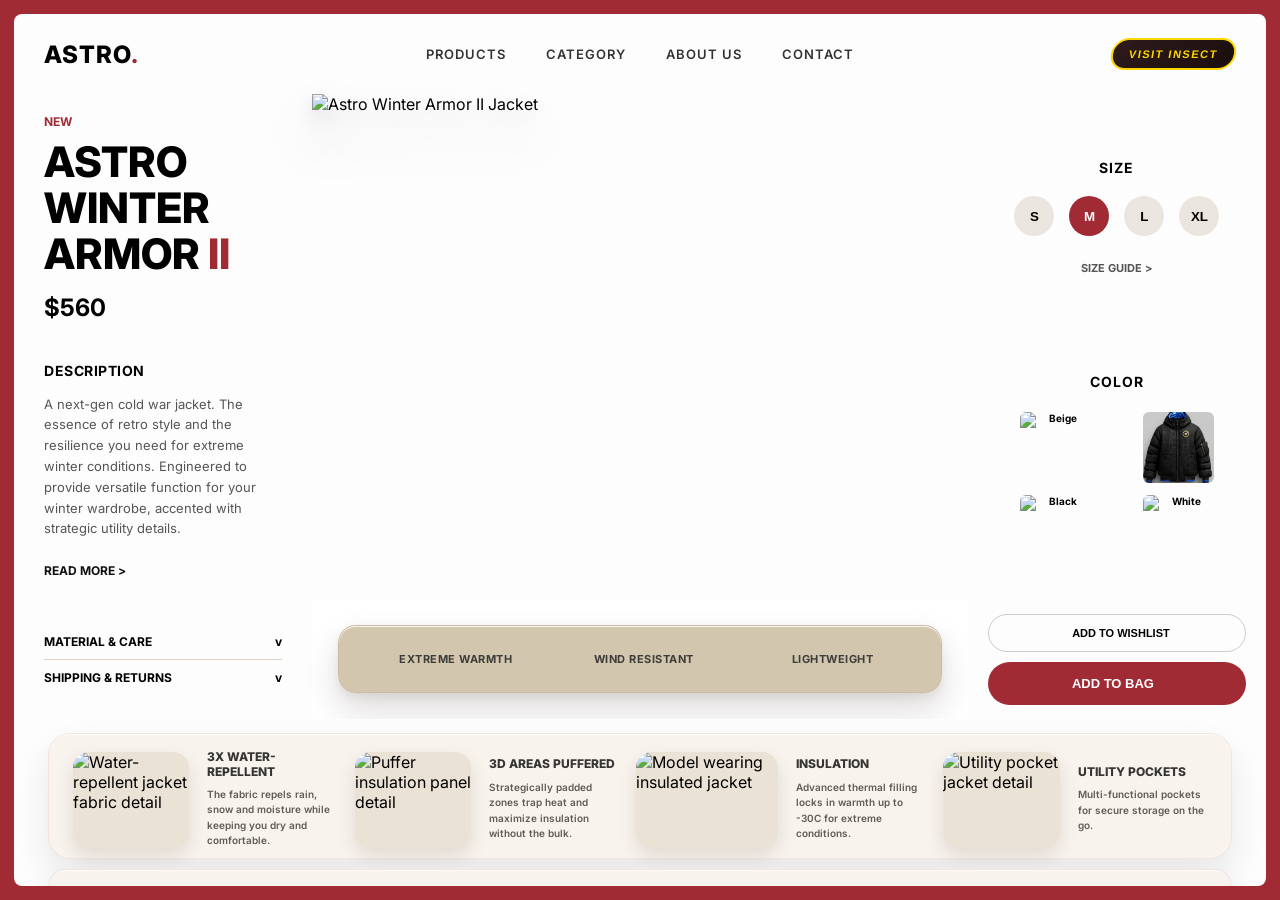
==== index.html @ 7d19012f "first commit" ====
<!DOCTYPE html>
<html lang="en">

<head>
  <meta charset="UTF-8">
  <meta name="viewport" content="width=device-width, initial-scale=1.0">
  <title>Astro Jacket</title>
  <link rel="stylesheet" href="style.css">
  <link href="https://fonts.googleapis.com/css2?family=Inter:wght@400;500;600;700;800&display=swap" rel="stylesheet">
  <link href="https://cdn.jsdelivr.net/npm/remixicon@4.6.0/fonts/remixicon.css" rel="stylesheet">
</head>

<body>

  <div class="page-border">
    <div class="grid-container">

      <div class="box header-left">
        <h2>ASTRO<span>.</span></h2>
      </div>
      <div class="box header-mid nav-links">
        <a href="#">PRODUCTS</a>
        <a href="#">CATEGORY</a>
        <a href="#">ABOUT US</a>
        <a href="#">CONTACT</a>
      </div>
      <div class="box header-right icons">
        <i class="ri-search-line"></i>
        <i class="ri-shopping-cart-2-line"></i>
        <i class="ri-user-3-line"></i>
        <a href="./Assignment 2 task 2/page2.html" class="insect-btn">VISIT INSECT</a>
      </div>

      <div class="box left-top">
        <div class="content">
          <p class="tag">NEW</p>
          <h1>ASTRO<br>WINTER<br>ARMOR <span>II</span></h1>
          <p class="price">$560</p>
        </div>
      </div>
      <div class="box left-mid">
        <div class="content">
          <h3>DESCRIPTION</h3>
          <p class="desc-text">A next-gen cold war jacket. The essence of retro style and the resilience you need for
            extreme winter conditions. Engineered to provide versatile function for your winter wardrobe, accented with
            strategic utility details.</p>
          <a href="#" class="read-more">READ MORE &gt;</a>
        </div>
      </div>
      <div class="box left-bot accordions">
        <div class="accordion"><span>MATERIAL & CARE</span> <span class="arrow">v</span></div>
        <div class="accordion"><span>SHIPPING & RETURNS</span> <span class="arrow">v</span></div>
      </div>

      <div class="box mid-top-mid">
        <img src="./image 4.png" alt="Astro Winter Armor II Jacket">
      </div>
      <div class="box mid-bot features">
        <span><i class="ri-snowflake-line"></i> EXTREME WARMTH</span>
        <span><i class="ri-shield-check-line"></i> WIND RESISTANT</span>
        <span><i class="ri-leaf-line"></i> LIGHTWEIGHT</span>
      </div>

      <div class="box right-top">
        <div class="content center-text">
          <h3>SIZE</h3>
          <div class="sizes">
            <button>S</button>
            <button class="active">M</button>
            <button>L</button>
            <button>XL</button>
          </div>
          <a href="#" class="size-guide">SIZE GUIDE &gt;</a>
        </div>
      </div>
      <div class="box right-mid">
        <div class="content center-text">
          <h3>COLOR</h3>
          <div class="colors">
            <div class="color-item">
              <img src="./image 1.png" alt="Beige">
            </div>
            <div class="color-item">
              <img src="./image 2.png" alt="Red">
            </div>
            <div class="color-item">
              <img src="./image 3.png" alt="Black">
            </div>
            <div class="color-item">
              <img src="./image 5.png" alt="White">
            </div>
          </div>
        </div>
      </div>
      <div class="box right-bot">
        <div class="content center-text">
          <button class="btn-wishlist"><i class="ri-heart-line"></i> ADD TO WISHLIST</button>
          <button class="btn-bag">ADD TO BAG <i class="ri-shopping-cart-2-line"></i></button>
        </div>
      </div>

      <div class="box specs-section">
        <div class="specs-grid">
          <div class="spec-image spec-img-1">
            <img src="./image 6.png" alt="Water-repellent jacket fabric detail">
          </div>
          <div class="spec-copy spec-copy-1">
            <h4>3X WATER-REPELLENT</h4>
            <p>The fabric repels rain, snow and moisture while keeping you dry and comfortable.</p>
          </div>

          <div class="spec-image spec-img-2">
            <img src="./image 7.png" alt="Puffer insulation panel detail">
          </div>
          <div class="spec-copy spec-copy-2">
            <h4>3D AREAS PUFFERED</h4>
            <p>Strategically padded zones trap heat and maximize insulation without the bulk.</p>
          </div>

          <div class="spec-image spec-img-3">
            <img src="./image 8.png" alt="Model wearing insulated jacket">
          </div>
          <div class="spec-copy spec-copy-3">
            <h4>INSULATION</h4>
            <p>Advanced thermal filling locks in warmth up to -30C for extreme conditions.</p>
          </div>

          <div class="spec-image spec-img-4">
            <img src="./image 9.png" alt="Utility pocket jacket detail">
          </div>
          <div class="spec-copy spec-copy-4">
            <h4>UTILITY POCKETS</h4>
            <p>Multi-functional pockets for secure storage on the go.</p>
          </div>
        </div>

        <div class="specs-benefits">
          <div class="benefit benefit-1">
            <i class="ri-snowflake-line"></i>
            <div>
              <h5>PREMIUM FABRICS</h5>
              <p>Durable, high-performance materials.</p>
            </div>
          </div>
          <div class="benefit benefit-2">
            <i class="ri-shield-check-line"></i>
            <div>
              <h5>THERMAL PROTECTION</h5>
              <p>Built for extreme winter climates.</p>
            </div>
          </div>
          <div class="benefit benefit-3">
            <i class="ri-focus-3-line"></i>
            <div>
              <h5>DESIGNED FOR FUNCTION</h5>
              <p>Every detail serves a purpose.</p>
            </div>
          </div>
          <div class="benefit benefit-4">
            <i class="ri-star-line"></i>
            <div>
              <h5>LIMITED EDITION</h5>
              <p>Exclusive drops, limited quantities.</p>
            </div>
          </div>
        </div>
      </div>

    </div>
  </div>

</body>

</html>
---- style.css ----
* {
  margin: 0;
  padding: 0;
  box-sizing: border-box;
}

body {
  background: #A02B34;
  height: 100vh;
  font-family: 'Inter', apple-system, sans-serif;
  padding: 10px;
}

.page-border {
  width: 100%;
  height: 100%;
  margin: 0 auto;
  max-width: 1400px;
  background-color: #A02B34;
  border-radius: 12px;
  padding: 4px;
}

.grid-container {
  width: 100%;
  height: 100%;
  background: #ffffff;
  border-radius: 8px;
  overflow-y: auto;
  overflow-x: hidden;
  display: grid;
  grid-template-columns: 1fr 2.2fr 1fr;
  grid-template-rows: 80px 1fr 1.5fr 120px 220px;
  grid-template-areas:
    "h-left h-mid h-right"
    "l-top  m-img r-top"
    "l-mid  m-img r-mid"
    "l-bot  m-bot r-bot"
    "specs  specs specs";
}

.box {
  background: #fdfdfd;
  padding: 20px 30px;
  display: flex;
  flex-direction: column;
}

.header-left {
  grid-area: h-left;
  justify-content: center;
}

.header-left h2 {
  font-size: 24px;
  font-weight: 800;
  letter-spacing: 1px;
}

.header-left span {
  color: #A02B34;
}

.header-mid {
  grid-area: h-mid;
  flex-direction: row;
  align-items: center;
  justify-content: center;
  gap: 40px;
}

.header-mid a {
  text-decoration: none;
  color: #333;
  font-weight: 600;
  font-size: 13px;
  letter-spacing: 1px;
}

.header-right {
  grid-area: h-right;
  flex-direction: row;
  align-items: center;
  justify-content: flex-end;
  gap: 25px;
}

.icons i {
  font-size: 21px;
  line-height: 1;
  cursor: pointer;
}

.left-top {
  grid-area: l-top;
  justify-content: center;
}

.left-top .tag {
  color: #A02B34;
  font-size: 12px;
  font-weight: 700;
  margin-bottom: 10px;
}

.left-top h1 {
  font-size: 42px;
  line-height: 1.1;
  font-weight: 800;
  margin-bottom: 15px;
}

.left-top h1 span {
  color: #A02B34;
}

.left-top .price {
  font-size: 24px;
  font-weight: 700;
}

.left-mid {
  grid-area: l-mid;
  justify-content: center;
}

.left-mid h3 {
  font-size: 14px;
  font-weight: 700;
  margin-bottom: 15px;
  letter-spacing: 0.5px;
}

.left-mid .desc-text {
  font-size: 13px;
  color: #555;
  line-height: 1.6;
  margin-bottom: 20px;
}

.left-mid .read-more {
  font-size: 12px;
  font-weight: 700;
  color: #111;
  text-decoration: none;
}

.left-bot {
  grid-area: l-bot;
  justify-content: center;
  padding: 0 30px;
}

.accordion {
  display: flex;
  justify-content: space-between;
  align-items: center;
  padding: 10px 0;
  font-size: 12px;
  font-weight: 700;
  border-bottom: 1px solid #dcd3c6;
}

.accordion:last-child {
  border-bottom: none;
}

.mid-top-mid {
  grid-area: m-img;
  align-items: center;
  justify-content: center;
  padding: 0;
  /* Let image fill */
}

.mid-top-mid img {
  width: 100%;
  height: 100%;
  object-fit: contain;
  filter:
    drop-shadow(0 28px 24px rgba(45, 24, 20, 0.2))
    drop-shadow(0 8px 10px rgba(0, 0, 0, 0.12));
}

.mid-bot {
  grid-area: m-bot;
  flex-direction: row;
  align-items: center;
  justify-content: space-between;
  align-self: center;
  justify-self: center;
  width: min(92%, 720px);
  min-height: 68px;
  padding: 10px 18px;
  border: 1px solid rgba(160, 43, 52, 0.08);
  border-radius: 18px;
  background: rgba(206, 193, 166, 0.9);
  box-shadow:
    0 18px 35px rgba(62, 39, 35, 0.16),
    0 4px 10px rgba(62, 39, 35, 0.08),
    inset 0 1px 0 rgba(255, 255, 255, 0.85);
  font-size: 11px;
  font-weight: 700;
  color: #3f3d39;
  letter-spacing: 0.5px;
}

.features span,
.btn-wishlist,
.btn-bag {
  display: inline-flex;
  align-items: center;
  justify-content: center;
  gap: 8px;
}

.features i,
.btn-wishlist i,
.btn-bag i {
  font-size: 16px;
  line-height: 1;
}

.features span {
  flex: 1;
  min-width: 0;
  height: 42px;
  padding: 0 14px;
  border-radius: 14px;
  white-space: nowrap;
  transition: background-color 0.2s, box-shadow 0.2s, transform 0.2s;
}

.features span:hover {
  background: #fffaf2;
  box-shadow: 0 8px 18px rgba(62, 39, 35, 0.1);
  transform: translateY(-1px);
}

.features i {
  color: #4c4a45;
}

.right-top {
  grid-area: r-top;
  justify-content: center;
  align-items: center;
}

.center-text {
  text-align: center;
  width: 100%;
}

.right-top h3 {
  font-size: 14px;
  font-weight: 700;
  margin-bottom: 20px;
  letter-spacing: 1px;
}

.sizes {
  display: flex;
  gap: 15px;
  justify-content: center;
  margin-bottom: 20px;
}

.sizes button {
  width: 40px;
  height: 40px;
  border-radius: 50%;
  border: none;
  background: #eae6df;
  font-weight: 600;
  cursor: pointer;
}

.sizes button.active {
  background: #A02B34;
  color: white;
}

.size-guide {
  font-size: 11px;
  font-weight: 700;
  color: #555;
  text-decoration: none;
}

.right-mid {
  grid-area: r-mid;
  justify-content: center;
  align-items: center;
}

.right-mid h3 {
  font-size: 14px;
  font-weight: 700;
  margin-bottom: 20px;
  letter-spacing: 1px;
}

.colors {
  display: grid;
  grid-template-columns: 1fr 1fr;
  gap: 15px;
}

.color-item {
  display: flex;
  flex-direction: column;
  align-items: center;
  gap: 8px;
  font-size: 10px;
  font-weight: 700;
}

.color-box {
  width: 60px;
  height: 70px;
  border-radius: 12px;
  border: 1px solid #dcd3c6;
}

.right-bot {
  grid-area: r-bot;
  justify-content: center;
  align-items: center;
  padding: 0 20px;
}

.btn-wishlist {
  width: 100%;
  padding: 12px;
  border: 1px solid #ccc;
  border-radius: 30px;
  background: transparent;
  font-weight: 700;
  font-size: 11px;
  margin-bottom: 10px;
  cursor: pointer;
}

.btn-bag {
  width: 100%;
  padding: 14px;
  border: none;
  border-radius: 30px;
  background: #A02B34;
  color: white;
  font-weight: 700;
  font-size: 13px;
  cursor: pointer;
}

.colors {
  display: grid;
  grid-template-columns: 1fr 1fr;
  gap: 8px;
  justify-items: center;
}

.color-item {
  width: 75px;
  height: 75px;
  border-radius: 8px;
  overflow: hidden;
  border: 2px solid transparent;
  cursor: pointer;
  transition: border-color 0.2s;
}

.color-item:hover {
  border-color: #A02B34;
}

.color-item img {
  width: 100%;
  height: 100%;
  object-fit: cover;
}


.specs-section {
  grid-area: specs;
  gap: 10px;
  padding: 14px 34px 18px;
  background: #fdfdfd;
}

.specs-grid {
  display: grid;
  grid-template-columns: 0.9fr 1fr 0.9fr 1fr 1.1fr 1fr 0.9fr 1fr;
  grid-template-areas: "img1 copy1 img2 copy2 img3 copy3 img4 copy4";
  align-items: center;
  gap: 18px;
  min-height: 126px;
  padding: 16px 24px;
  border: 1px solid rgba(160, 43, 52, 0.08);
  border-radius: 22px;
  background: #f8f3ed;
  box-shadow:
    0 18px 34px rgba(62, 39, 35, 0.1),
    inset 0 1px 0 rgba(255, 255, 255, 0.9);
}

.spec-img-1 {
  grid-area: img1;
}

.spec-copy-1 {
  grid-area: copy1;
}

.spec-img-2 {
  grid-area: img2;
}

.spec-copy-2 {
  grid-area: copy2;
}

.spec-img-3 {
  grid-area: img3;
}

.spec-copy-3 {
  grid-area: copy3;
}

.spec-img-4 {
  grid-area: img4;
}

.spec-copy-4 {
  grid-area: copy4;
}

.spec-image {
  width: 100%;
  height: 96px;
  overflow: hidden;
  border-radius: 16px;
  background: #ebe2d6;
  box-shadow: 0 8px 18px rgba(62, 39, 35, 0.12);
}

.spec-image img {
  width: 100%;
  height: 100%;
  object-fit: cover;
  display: block;
}

.spec-copy h4 {
  margin-bottom: 8px;
  color: #363533;
  font-size: 12px;
  line-height: 1.2;
  font-weight: 800;
}

.spec-copy p {
  color: #5f5b55;
  font-size: 10px;
  line-height: 1.55;
  font-weight: 600;
}

.specs-benefits {
  display: grid;
  grid-template-columns: repeat(4, 1fr);
  grid-template-areas: "benefit1 benefit2 benefit3 benefit4";
  align-items: center;
  min-height: 62px;
  padding: 10px 24px;
  border: 1px solid rgba(160, 43, 52, 0.08);
  border-radius: 18px;
  background: #f8f3ed;
  box-shadow:
    0 10px 20px rgba(62, 39, 35, 0.08),
    inset 0 1px 0 rgba(255, 255, 255, 0.85);
}

.benefit {
  display: flex;
  align-items: center;
  gap: 14px;
  min-width: 0;
  padding: 0 24px;
  border-right: 1px solid rgba(62, 39, 35, 0.08);
}

.benefit:last-child {
  border-right: none;
}

.benefit-1 {
  grid-area: benefit1;
}

.benefit-2 {
  grid-area: benefit2;
}

.benefit-3 {
  grid-area: benefit3;
}

.benefit-4 {
  grid-area: benefit4;
}

.benefit i {
  flex: 0 0 auto;
  color: #A02B34;
  font-size: 27px;
  line-height: 1;
}

.benefit h5 {
  color: #393735;
  font-size: 10px;
  line-height: 1.2;
  font-weight: 800;
}

.benefit p {
  margin-top: 3px;
  color: #68635d;
  font-size: 9px;
  line-height: 1.35;
  font-weight: 600;
}

.insect-btn {
  padding: 8px 16px;
  background: linear-gradient(135deg, #2d1b1a 0%, #1a0f0e 100%);
  color: #ffd700;
  border-radius: 20px;
  text-decoration: none;
  font-size: 11px;
  font-weight: 800;
  letter-spacing: 1.5px;
  border: 2px solid #ffd700;
  cursor: pointer;
  transition: all 0.3s ease;
  transform: skew(-10deg);
  font-family: 'Arial Black', sans-serif;
  text-transform: uppercase;
}

.insect-btn:hover {
  background: linear-gradient(135deg, #ffd700 0%, #ffed4e 100%);
  color: #2d1b1a;
  box-shadow: 0 0 20px rgba(255, 215, 0, 0.6);
  transform: skew(-10deg) scale(1.05);
}
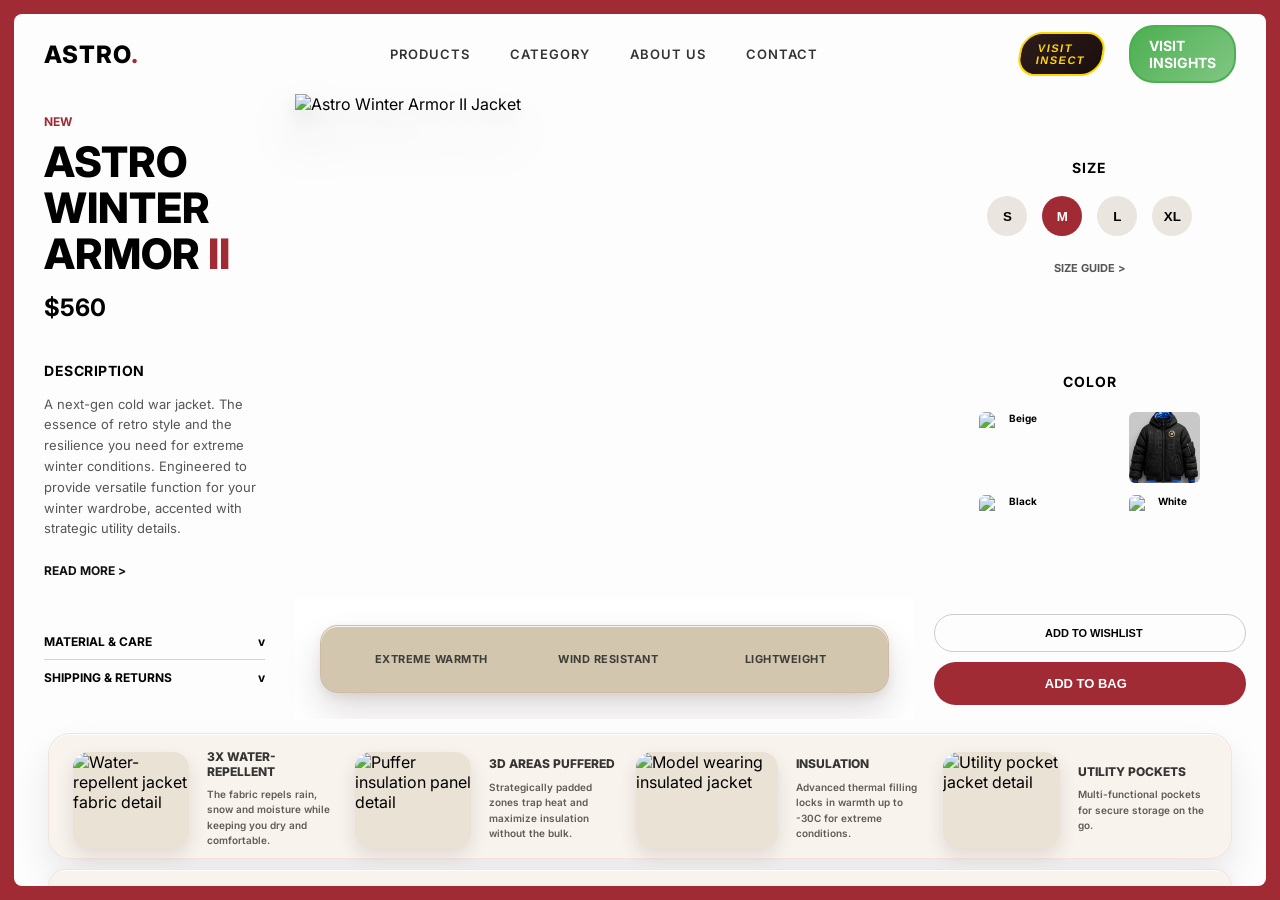
==== commit 238bbb52: "third commit" ====
--- a/index.html
+++ b/index.html
@@ -29,6 +29,7 @@
         <i class="ri-shopping-cart-2-line"></i>
         <i class="ri-user-3-line"></i>
         <a href="./Assignment 2 task 2/page2.html" class="insect-btn">VISIT INSECT</a>
+        <a href="./Assignment 2 task 3/page3.html" class="insights-btn">VISIT INSIGHTS</a>
       </div>
 
       <div class="box left-top">
--- a/style.css
+++ b/style.css
@@ -557,3 +557,23 @@
   box-shadow: 0 0 20px rgba(255, 215, 0, 0.6);
   transform: skew(-10deg) scale(1.05);
 }
+
+.insights-btn {
+  padding: 10px 18px;
+  background: linear-gradient(135deg, #4CAF50, #81C784);
+  color: white;
+  border-radius: 25px;
+  text-decoration: none;
+  font-size: 14px;
+  font-weight: bold;
+  border: 2px solid #4CAF50;
+  cursor: pointer;
+  transition: all 0.3s ease;
+}
+
+.insights-btn:hover {
+  background: linear-gradient(135deg, #81C784, #4CAF50);
+  color: #000;
+  box-shadow: 0 0 10px rgba(76, 175, 80, 0.5);
+  transform: scale(1.1);
+}
